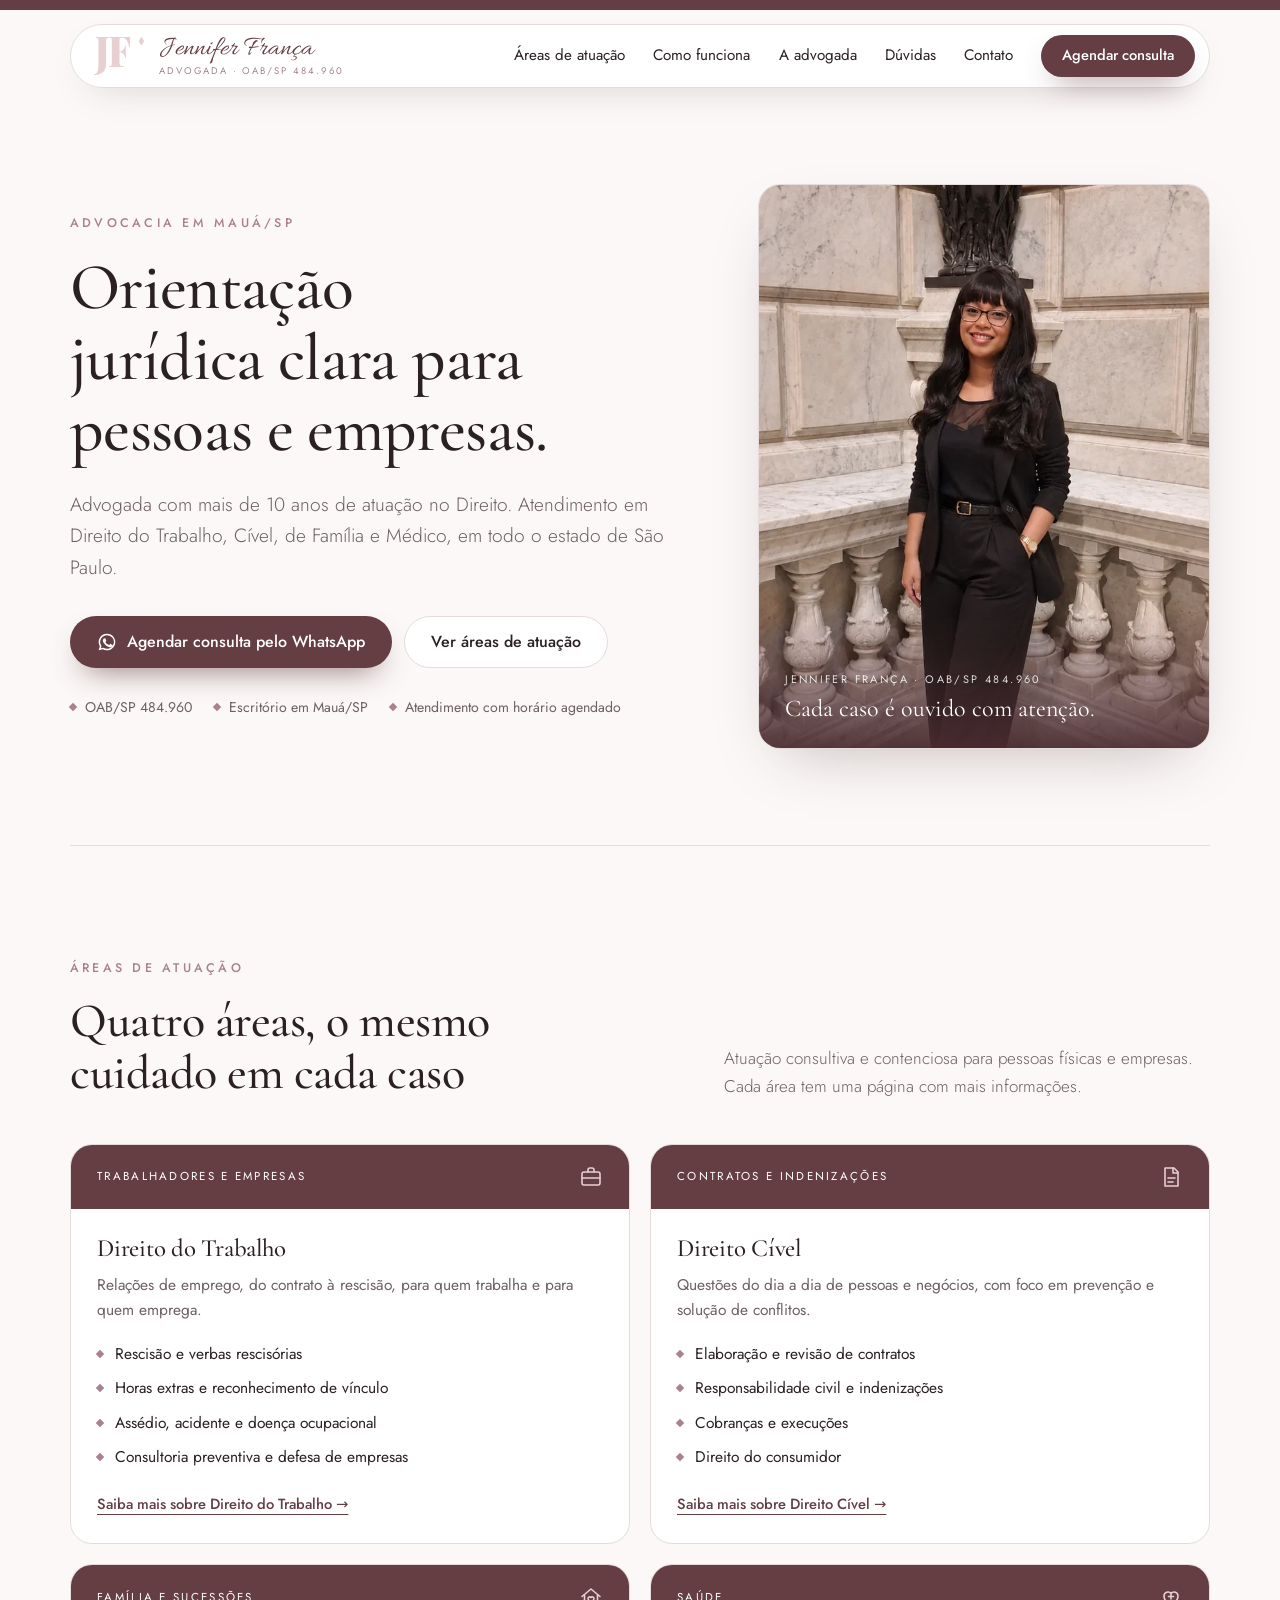
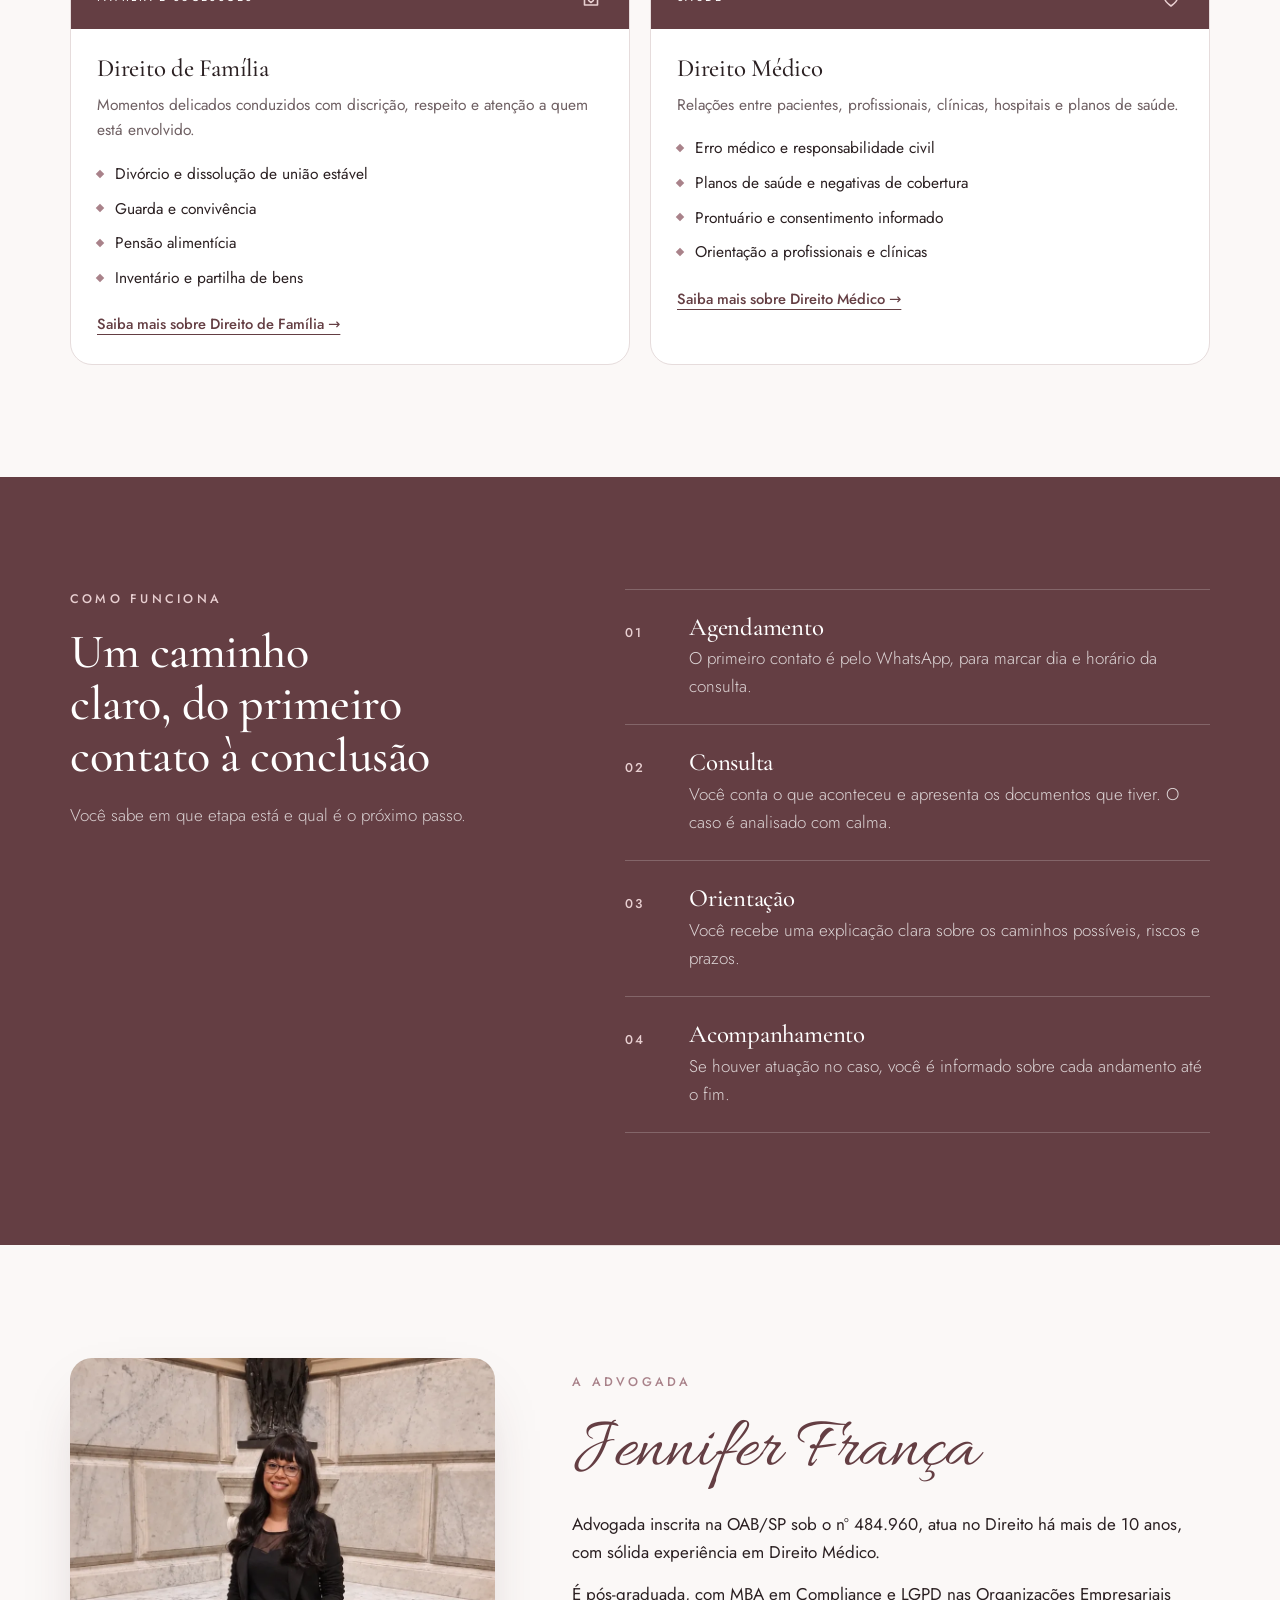
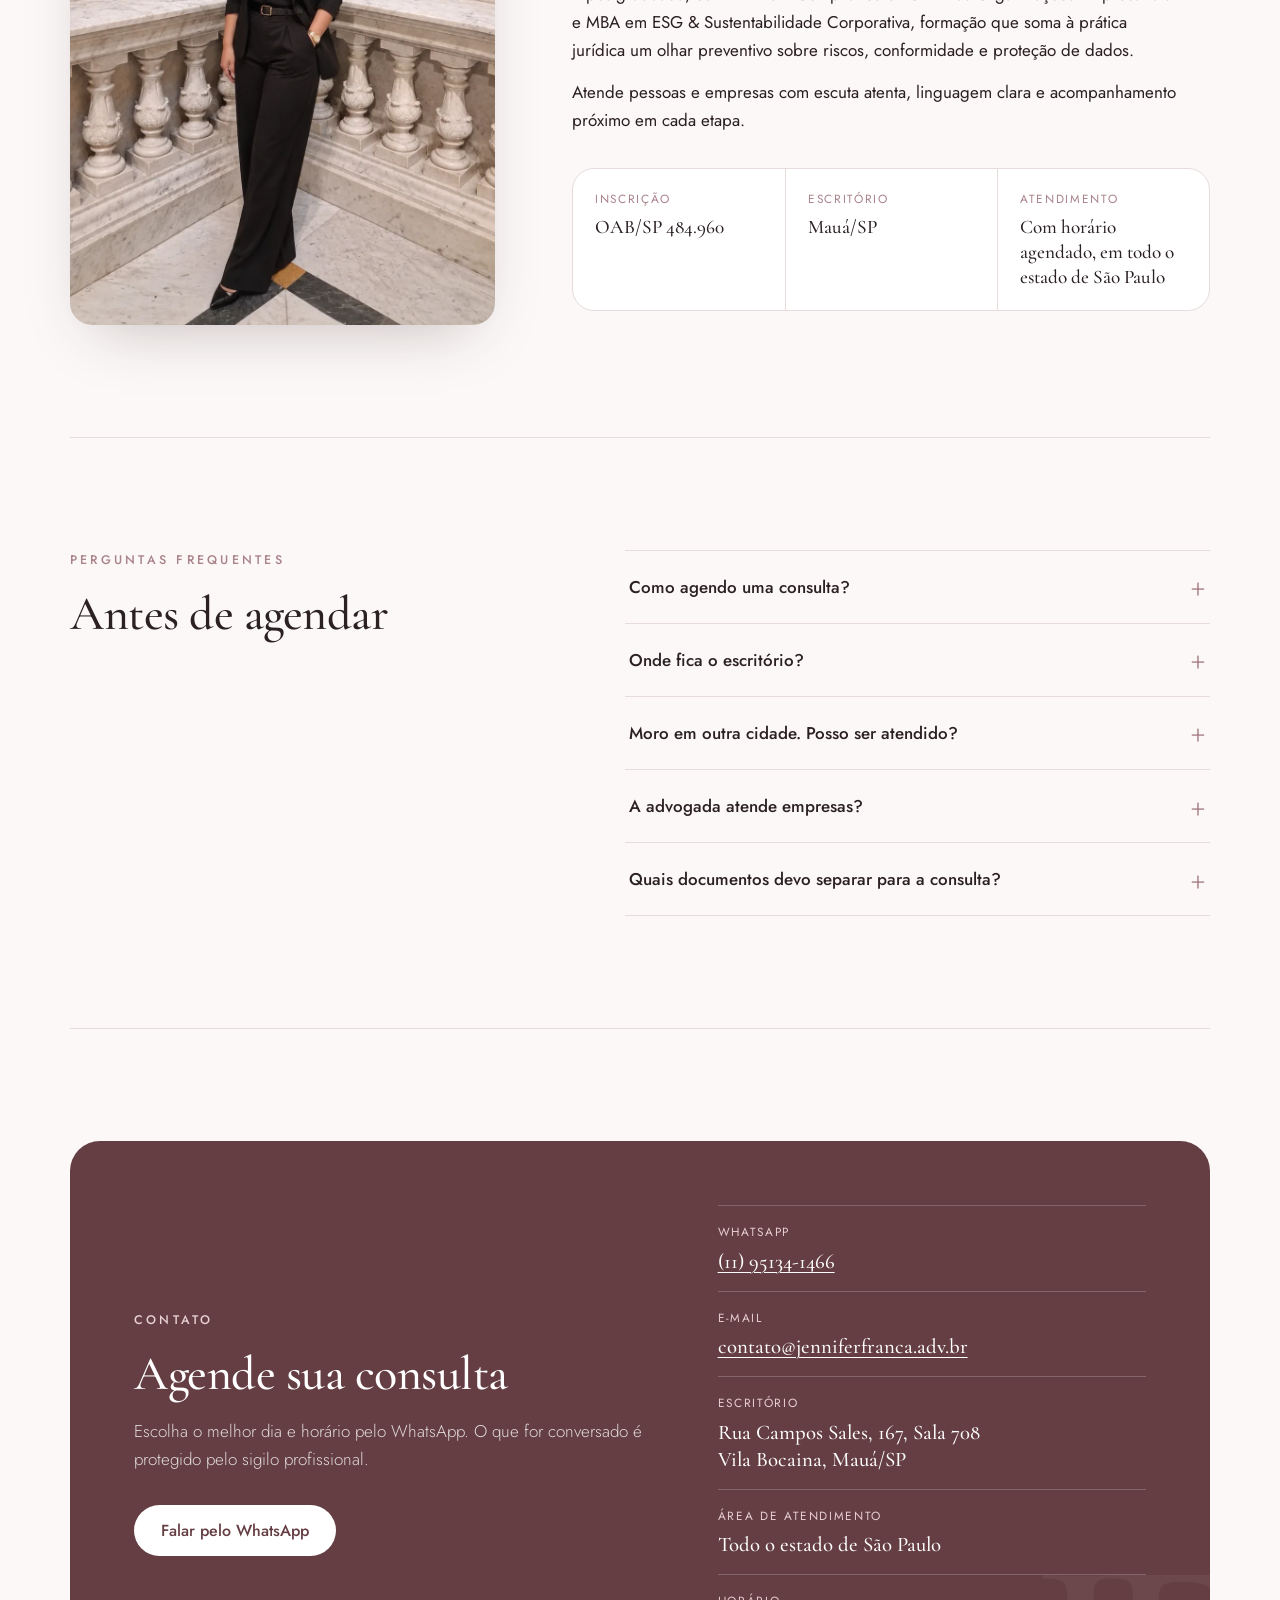
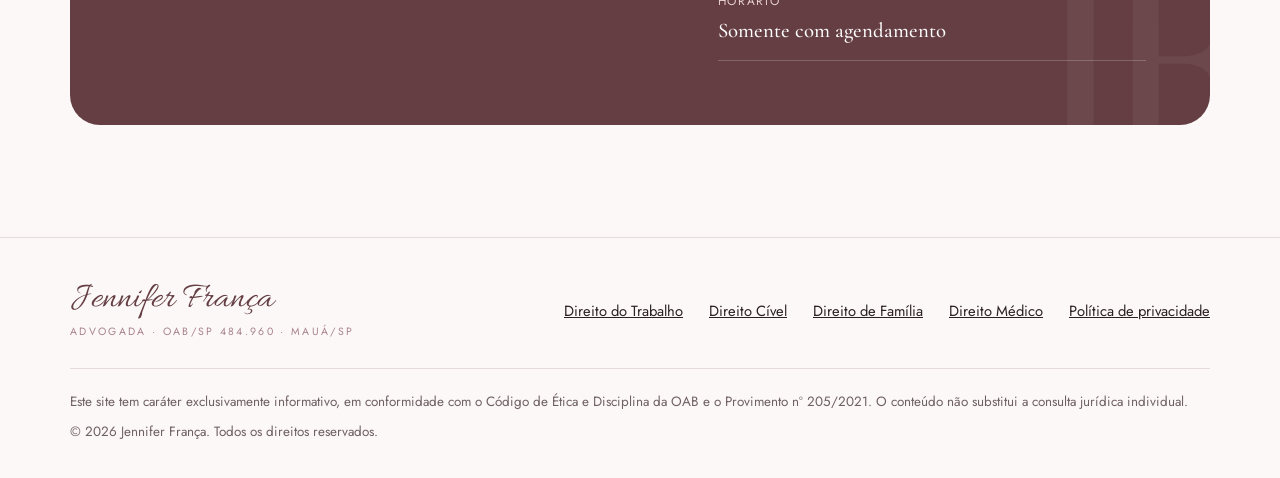
==== index.html @ 17c5855f "Site Jennifer França Advogada Co-Authored-By: Claude Fable 5.2 <noreply@anthropic.com> Claude-Sessio" ====
<!doctype html>
<html lang="pt-BR">
<head>
  <meta charset="utf-8">
  <meta name="viewport" content="width=device-width, initial-scale=1">
  <title>Advogada em Mauá/SP | Jennifer França | Trabalhista, Cível, Família e Médico</title>
  <meta name="description" content="Jennifer França, advogada em Mauá/SP (OAB/SP 484.960). Direito do Trabalho, Cível, de Família e Médico para pessoas e empresas, com atendimento agendado em todo o estado de São Paulo.">
  <meta name="robots" content="index, follow, max-image-preview:large">
  <meta name="theme-color" content="#643e43">
  <meta name="referrer" content="strict-origin-when-cross-origin">
  <meta name="geo.region" content="BR-SP">
  <meta name="geo.placename" content="Mauá">
  <!-- Reforço da política de segurança (a principal vai nos cabeçalhos HTTP, arquivo _headers) -->
  <meta http-equiv="Content-Security-Policy" content="default-src 'none'; script-src 'self'; style-src 'self'; font-src 'self'; img-src 'self' data:; manifest-src 'self'; base-uri 'none'; form-action 'none'">

  <meta property="og:type" content="website">
  <meta property="og:locale" content="pt_BR">
  <meta property="og:site_name" content="Jennifer França Advogada">
  <meta property="og:title" content="Advogada em Mauá/SP | Jennifer França">
  <meta property="og:description" content="Direito do Trabalho, Cível, de Família e Médico para pessoas e empresas. Atendimento agendado em todo o estado de São Paulo.">
  <meta name="twitter:card" content="summary_large_image">
  <!-- seo:start (bloco gerado por tools/build.js; não editar à mão) -->
  <link rel="canonical" href="https://jenniferfranca.adv.br/">
  <meta property="og:url" content="https://jenniferfranca.adv.br/">
  <meta property="og:image" content="https://jenniferfranca.adv.br/img/og.png">
  <meta property="og:image:width" content="1200">
  <meta property="og:image:height" content="630">
  <script type="application/ld+json">{"@context":"https://schema.org","@graph":[{"@type":["LegalService","Attorney"],"@id":"https://jenniferfranca.adv.br/#escritorio","url":"https://jenniferfranca.adv.br/","image":"https://jenniferfranca.adv.br/img/og.png","logo":"https://jenniferfranca.adv.br/img/og.png","name":"Jennifer França Advogada","description":"Advocacia em Direito do Trabalho, Cível, de Família e Médico para pessoas e empresas.","telephone":"+5511951341466","email":"contato@jenniferfranca.adv.br","address":{"@type":"PostalAddress","streetAddress":"Rua Campos Sales, 167, Sala 708, Vila Bocaina","addressLocality":"Mauá","addressRegion":"SP","addressCountry":"BR"},"areaServed":{"@type":"State","name":"São Paulo"},"knowsAbout":["Direito do Trabalho","Direito Civil","Direito de Família","Direito Médico","Erro médico","Compliance","LGPD"],"founder":{"@type":"Person","name":"Jennifer França","jobTitle":"Advogada","identifier":"OAB/SP 484.960"}},{"@type":"FAQPage","mainEntity":[{"@type":"Question","name":"Como agendo uma consulta?","acceptedAnswer":{"@type":"Answer","text":"Pelo WhatsApp. Você envia uma mensagem e combina o melhor dia e horário. Os detalhes do caso são conversados na própria consulta."}},{"@type":"Question","name":"Onde fica o escritório?","acceptedAnswer":{"@type":"Answer","text":"O escritório fica na Rua Campos Sales, 167, Sala 708, Vila Bocaina, Mauá/SP. O atendimento presencial acontece somente com horário agendado."}},{"@type":"Question","name":"Moro em outra cidade. Posso ser atendido?","acceptedAnswer":{"@type":"Answer","text":"Sim, desde que no estado de São Paulo. A consulta pode ser feita por videochamada, e os documentos podem ser enviados em formato digital."}},{"@type":"Question","name":"A advogada atende empresas?","acceptedAnswer":{"@type":"Answer","text":"Sim. O atendimento abrange pessoas físicas e empresas, tanto em consultoria preventiva quanto em processos."}},{"@type":"Question","name":"Quais documentos devo separar para a consulta?","acceptedAnswer":{"@type":"Answer","text":"Documentos pessoais e tudo o que estiver relacionado ao caso: contratos, comprovantes, notificações, mensagens e e-mails. Se não tiver tudo, não há problema: a consulta também serve para indicar o que será necessário."}}]}]}</script>
  <!-- seo:end -->

  <link rel="icon" href="img/favicon.svg" type="image/svg+xml">
  <link rel="preload" href="fonts/cormorant-garamond-latin-500-normal.woff2" as="font" type="font/woff2" crossorigin>
  <link rel="preload" href="fonts/jost-latin-400-normal.woff2" as="font" type="font/woff2" crossorigin>
  <link rel="stylesheet" href="css/style.css">
  <script src="js/main.js" defer></script>
</head>
<body>
  <a class="skip" href="#conteudo">Pular para o conteúdo</a>

  <div class="topband" aria-hidden="true"></div>

  <header class="nav-wrap">
    <nav class="nav" aria-label="Principal">
      <a class="brand" href="#topo" aria-label="Jennifer França Advogada, início">
        <img class="brand-mark" src="img/logo-mark.svg" alt="" width="250" height="184">
        <span class="brand-text">
          <span class="brand-name">Jennifer França</span>
          <span class="brand-sub">Advogada · OAB/SP 484.960</span>
        </span>
      </a>
      <button class="nav-toggle" type="button" aria-expanded="false" aria-controls="menu">
        <span class="sr-only">Abrir menu</span>
        <span class="bars" aria-hidden="true"></span>
      </button>
      <ul class="menu" id="menu">
        <li><a href="#areas">Áreas de atuação</a></li>
        <li><a href="#como-funciona">Como funciona</a></li>
        <li><a href="#sobre">A advogada</a></li>
        <li><a href="#duvidas">Dúvidas</a></li>
        <li><a href="#contato">Contato</a></li>
        <li><a class="btn btn-primary btn-sm js-whats" href="#contato">Agendar consulta</a></li>
      </ul>
    </nav>
  </header>

  <main id="conteudo">
    <!-- ============ INÍCIO ============ -->
    <section class="hero container" id="topo">
      <div class="hero-copy">
        <p class="eyebrow">Advocacia em Mauá/SP</p>
        <h1>Orientação jurídica clara para pessoas e empresas.</h1>
        <p class="lead">Advogada com mais de 10 anos de atuação no Direito. Atendimento em Direito do Trabalho, Cível, de Família e Médico, em todo o estado de São Paulo.</p>
        <div class="actions">
          <a class="btn btn-primary js-whats" href="#contato">
            <svg class="ico" viewBox="0 0 24 24" aria-hidden="true"><path d="M12 2a10 10 0 0 0-8.600 15.100L2 22l5-1.300A10 10 0 1 0 12 2Zm0 1.800a8.200 8.200 0 1 1-4.200 15.200l-.3-.2-2.900.8.8-2.800-.2-.3A8.200 8.200 0 0 1 12 3.800Zm-3.300 4c-.2 0-.5 0-.7.3-.3.3-1 1-1 2.300s1 2.700 1.200 2.900c.1.200 2 3.200 5 4.300 2.400.9 2.900.8 3.500.7.500-.1 1.700-.7 1.900-1.400.2-.6.2-1.200.2-1.300-.1-.2-.3-.2-.6-.4l-1.900-.9c-.3-.1-.5-.1-.7.2l-.8 1c-.2.2-.3.2-.6.1-.3-.2-1.200-.5-2.300-1.400-.9-.8-1.400-1.700-1.600-2-.2-.3 0-.4.1-.6l.4-.5.3-.5c.1-.2 0-.4 0-.5l-.9-2c-.2-.5-.4-.5-.5-.5h-.5Z"/></svg>
            Agendar consulta pelo WhatsApp
          </a>
          <a class="btn btn-ghost" href="#areas">Ver áreas de atuação</a>
        </div>
        <ul class="facts">
          <li>OAB/SP 484.960</li>
          <li>Escritório em Mauá/SP</li>
          <li>Atendimento com horário agendado</li>
        </ul>
      </div>

      <figure class="portrait">
        <img src="img/jennifer.webp" alt="Jennifer França, advogada em Mauá/SP" width="700" height="875" fetchpriority="high">
        <figcaption>
          <span class="cap-label">Jennifer França · OAB/SP 484.960</span>
          <span class="cap-text">Cada caso é ouvido com atenção.</span>
        </figcaption>
      </figure>
    </section>

    <!-- ============ ÁREAS ============ -->
    <section class="section container" id="areas">
      <div class="section-head">
        <div>
          <p class="eyebrow">Áreas de atuação</p>
          <h2>Quatro áreas, o mesmo cuidado em cada caso</h2>
        </div>
        <p class="aside">Atuação consultiva e contenciosa para pessoas físicas e empresas. Cada área tem uma página com mais informações.</p>
      </div>

      <div class="cards">
        <article class="card">
          <header><span>Trabalhadores e empresas</span>
            <svg class="ico" viewBox="0 0 24 24" aria-hidden="true"><rect x="3" y="7" width="18" height="13" rx="2"/><path d="M9 7V5a2 2 0 0 1 2-2h2a2 2 0 0 1 2 2v2M3 13h18"/></svg>
          </header>
          <div class="card-body">
            <h3><a href="direito-do-trabalho.html">Direito do Trabalho</a></h3>
            <p>Relações de emprego, do contrato à rescisão, para quem trabalha e para quem emprega.</p>
            <ul>
              <li>Rescisão e verbas rescisórias</li>
              <li>Horas extras e reconhecimento de vínculo</li>
              <li>Assédio, acidente e doença ocupacional</li>
              <li>Consultoria preventiva e defesa de empresas</li>
            </ul>
            <a class="more" href="direito-do-trabalho.html">Saiba mais sobre Direito do Trabalho</a>
          </div>
        </article>

        <article class="card">
          <header><span>Contratos e indenizações</span>
            <svg class="ico" viewBox="0 0 24 24" aria-hidden="true"><path d="M6 3h9l4 4v14H6z"/><path d="M14 3v5h5M9 13h7M9 17h5"/></svg>
          </header>
          <div class="card-body">
            <h3><a href="direito-civil.html">Direito Cível</a></h3>
            <p>Questões do dia a dia de pessoas e negócios, com foco em prevenção e solução de conflitos.</p>
            <ul>
              <li>Elaboração e revisão de contratos</li>
              <li>Responsabilidade civil e indenizações</li>
              <li>Cobranças e execuções</li>
              <li>Direito do consumidor</li>
            </ul>
            <a class="more" href="direito-civil.html">Saiba mais sobre Direito Cível</a>
          </div>
        </article>

        <article class="card">
          <header><span>Família e sucessões</span>
            <svg class="ico" viewBox="0 0 24 24" aria-hidden="true"><path d="M3 11.500 12 4l9 7.500"/><path d="M5.500 10v10h13V10"/><path d="M12 17.500s-3-1.800-3-4a1.700 1.700 0 0 1 3-1 1.700 1.700 0 0 1 3 1c0 2.200-3 4-3 4Z"/></svg>
          </header>
          <div class="card-body">
            <h3><a href="direito-de-familia.html">Direito de Família</a></h3>
            <p>Momentos delicados conduzidos com discrição, respeito e atenção a quem está envolvido.</p>
            <ul>
              <li>Divórcio e dissolução de união estável</li>
              <li>Guarda e convivência</li>
              <li>Pensão alimentícia</li>
              <li>Inventário e partilha de bens</li>
            </ul>
            <a class="more" href="direito-de-familia.html">Saiba mais sobre Direito de Família</a>
          </div>
        </article>

        <article class="card">
          <header><span>Saúde</span>
            <svg class="ico" viewBox="0 0 24 24" aria-hidden="true"><path d="M12 21s-7-4.500-7-10a4 4 0 0 1 7-2.600A4 4 0 0 1 19 11c0 5.500-7 10-7 10Z"/><path d="M12 9v5M9.500 11.500h5"/></svg>
          </header>
          <div class="card-body">
            <h3><a href="direito-medico.html">Direito Médico</a></h3>
            <p>Relações entre pacientes, profissionais, clínicas, hospitais e planos de saúde.</p>
            <ul>
              <li>Erro médico e responsabilidade civil</li>
              <li>Planos de saúde e negativas de cobertura</li>
              <li>Prontuário e consentimento informado</li>
              <li>Orientação a profissionais e clínicas</li>
            </ul>
            <a class="more" href="direito-medico.html">Saiba mais sobre Direito Médico</a>
          </div>
        </article>
      </div>
    </section>

    <!-- ============ COMO FUNCIONA ============ -->
    <section class="section section-dark" id="como-funciona">
      <div class="container split">
        <div>
          <p class="eyebrow">Como funciona</p>
          <h2>Um caminho claro, do primeiro contato à conclusão</h2>
          <p class="aside">Você sabe em que etapa está e qual é o próximo passo.</p>
        </div>
        <ol class="steps">
          <li><span class="num">01</span><div><h3>Agendamento</h3><p>O primeiro contato é pelo WhatsApp, para marcar dia e horário da consulta.</p></div></li>
          <li><span class="num">02</span><div><h3>Consulta</h3><p>Você conta o que aconteceu e apresenta os documentos que tiver. O caso é analisado com calma.</p></div></li>
          <li><span class="num">03</span><div><h3>Orientação</h3><p>Você recebe uma explicação clara sobre os caminhos possíveis, riscos e prazos.</p></div></li>
          <li><span class="num">04</span><div><h3>Acompanhamento</h3><p>Se houver atuação no caso, você é informado sobre cada andamento até o fim.</p></div></li>
        </ol>
      </div>
    </section>

    <!-- ============ SOBRE ============ -->
    <section class="section container about" id="sobre">
      <div class="about-photo">
        <img src="img/jennifer-corpo.webp" alt="Jennifer França, advogada inscrita na OAB/SP" width="900" height="1200" loading="lazy">
      </div>
      <div>
        <p class="eyebrow">A advogada</p>
        <h2 class="script-title">Jennifer França</h2>
        <p>Advogada inscrita na OAB/SP sob o nº 484.960, atua no Direito há mais de 10 anos, com sólida experiência em Direito Médico.</p>
        <p>É pós-graduada, com MBA em Compliance e LGPD nas Organizações Empresariais e MBA em ESG &amp; Sustentabilidade Corporativa, formação que soma à prática jurídica um olhar preventivo sobre riscos, conformidade e proteção de dados.</p>
        <p>Atende pessoas e empresas com escuta atenta, linguagem clara e acompanhamento próximo em cada etapa.</p>
        <dl class="info">
          <div><dt>Inscrição</dt><dd>OAB/SP 484.960</dd></div>
          <div><dt>Escritório</dt><dd>Mauá/SP</dd></div>
          <div><dt>Atendimento</dt><dd>Com horário agendado, em todo o estado de São Paulo</dd></div>
        </dl>
      </div>
    </section>

    <!-- ============ DÚVIDAS ============ -->
    <section class="section container split" id="duvidas">
      <div>
        <p class="eyebrow">Perguntas frequentes</p>
        <h2>Antes de agendar</h2>
      </div>
      <div class="faq">
        <details>
          <summary>Como agendo uma consulta?</summary>
          <p>Pelo WhatsApp. Você envia uma mensagem e combina o melhor dia e horário. Os detalhes do caso são conversados na própria consulta.</p>
        </details>
        <details>
          <summary>Onde fica o escritório?</summary>
          <p>O escritório fica na Rua Campos Sales, 167, Sala 708, Vila Bocaina, Mauá/SP. O atendimento presencial acontece somente com horário agendado.</p>
        </details>
        <details>
          <summary>Moro em outra cidade. Posso ser atendido?</summary>
          <p>Sim, desde que no estado de São Paulo. A consulta pode ser feita por videochamada, e os documentos podem ser enviados em formato digital.</p>
        </details>
        <details>
          <summary>A advogada atende empresas?</summary>
          <p>Sim. O atendimento abrange pessoas físicas e empresas, tanto em consultoria preventiva quanto em processos.</p>
        </details>
        <details>
          <summary>Quais documentos devo separar para a consulta?</summary>
          <p>Documentos pessoais e tudo o que estiver relacionado ao caso: contratos, comprovantes, notificações, mensagens e e-mails. Se não tiver tudo, não há problema: a consulta também serve para indicar o que será necessário.</p>
        </details>
      </div>
    </section>

    <!-- ============ CONTATO ============ -->
    <section class="section container" id="contato">
      <div class="contact">
        <div>
          <p class="eyebrow">Contato</p>
          <h2>Agende sua consulta</h2>
          <p>Escolha o melhor dia e horário pelo WhatsApp. O que for conversado é protegido pelo sigilo profissional.</p>
          <div class="actions">
            <a class="btn btn-light js-whats" href="#contato">Falar pelo WhatsApp</a>
          </div>
        </div>
        <dl class="contact-list">
          <div><dt>WhatsApp</dt><dd><a class="js-whats js-whats-label" href="#contato">(11) 95134-1466</a></dd></div>
          <div><dt>E-mail</dt><dd><a href="mailto:contato@jenniferfranca.adv.br">contato@jenniferfranca.adv.br</a></dd></div>
          <div><dt>Escritório</dt><dd><address>Rua Campos Sales, 167, Sala 708<br>Vila Bocaina, Mauá/SP</address></dd></div>
          <div><dt>Área de atendimento</dt><dd>Todo o estado de São Paulo</dd></div>
          <div><dt>Horário</dt><dd>Somente com agendamento</dd></div>
        </dl>
      </div>
    </section>
  </main>

  <footer class="footer">
    <div class="container footer-grid">
      <div>
        <p class="footer-sign">Jennifer França</p>
        <p class="footer-sub">Advogada · OAB/SP 484.960 · Mauá/SP</p>
      </div>
      <ul class="footer-links">
        <li><a href="direito-do-trabalho.html">Direito do Trabalho</a></li>
        <li><a href="direito-civil.html">Direito Cível</a></li>
        <li><a href="direito-de-familia.html">Direito de Família</a></li>
        <li><a href="direito-medico.html">Direito Médico</a></li>
        <li><a href="privacidade.html">Política de privacidade</a></li>
      </ul>
    </div>
    <div class="container footer-note">
      <p>Este site tem caráter exclusivamente informativo, em conformidade com o Código de Ética e Disciplina da OAB e o Provimento nº 205/2021. O conteúdo não substitui a consulta jurídica individual.</p>
      <p>© <span class="js-year">2026</span> Jennifer França. Todos os direitos reservados.</p>
    </div>
  </footer>
</body>
</html>
---- css/style.css ----
/* ==========================================================================
   Jennifer França · Advogada — folha de estilos
   Paleta e tipografia derivadas do papel timbrado usado nas petições.
   ========================================================================== */

@font-face { font-family: "Cormorant Garamond"; font-weight: 400; font-style: normal; font-display: swap; src: url("../fonts/cormorant-garamond-latin-400-normal.woff2") format("woff2"); }
@font-face { font-family: "Cormorant Garamond"; font-weight: 400; font-style: italic; font-display: swap; src: url("../fonts/cormorant-garamond-latin-400-italic.woff2") format("woff2"); }
@font-face { font-family: "Cormorant Garamond"; font-weight: 500; font-style: normal; font-display: swap; src: url("../fonts/cormorant-garamond-latin-500-normal.woff2") format("woff2"); }
@font-face { font-family: "Cormorant Garamond"; font-weight: 600; font-style: normal; font-display: swap; src: url("../fonts/cormorant-garamond-latin-600-normal.woff2") format("woff2"); }
@font-face { font-family: "Jost"; font-weight: 300; font-style: normal; font-display: swap; src: url("../fonts/jost-latin-300-normal.woff2") format("woff2"); }
@font-face { font-family: "Jost"; font-weight: 400; font-style: normal; font-display: swap; src: url("../fonts/jost-latin-400-normal.woff2") format("woff2"); }
@font-face { font-family: "Jost"; font-weight: 500; font-style: normal; font-display: swap; src: url("../fonts/jost-latin-500-normal.woff2") format("woff2"); }
@font-face { font-family: "Allura"; font-weight: 400; font-style: normal; font-display: swap; src: url("../fonts/allura-latin-400-normal.woff2") format("woff2"); }

:root {
  --wine: #643e43;        /* faixa do timbrado */
  --wine-deep: #4a2c31;
  --rose: #e8cfd1;        /* monograma JF */
  --rose-soft: #f5e9ea;
  --mauve: #a9828a;       /* "ADVOGADA - OAB/SP" */
  --paper: #fbf8f7;
  --white: #fff;
  --ink: #2b2022;
  --muted: #6f6063;
  --line: #e6dcdc;

  --serif: "Cormorant Garamond", Georgia, "Times New Roman", serif;
  --sans: "Jost", system-ui, -apple-system, "Segoe UI", Roboto, sans-serif;
  --script: "Allura", "Cormorant Garamond", cursive;

  --radius: 22px;
  --shadow: 0 24px 60px -28px rgba(74, 44, 49, .35);
  --gutter: clamp(16px, 5vw, 40px);
}

*, *::before, *::after { box-sizing: border-box; }
html { scroll-behavior: smooth; scroll-padding-top: 110px; -webkit-text-size-adjust: 100%; }
body { margin: 0; background: var(--paper); color: var(--ink); font: 400 1.0625rem/1.65 var(--sans); }
img, svg { max-width: 100%; display: block; }
a { color: inherit; }
h1, h2, h3, p, ul, ol, dl, dd, figure { margin: 0; }
ul, ol { padding: 0; list-style: none; }
h1, h2, h3 { font-family: var(--serif); font-weight: 500; line-height: 1.08; letter-spacing: -.01em; text-wrap: balance; }
h1 { font-size: clamp(2.5rem, 6vw, 4.1rem); }
h2 { font-size: clamp(2rem, 4.2vw, 3rem); }
h3 { font-size: 1.55rem; }
:focus-visible { outline: 2px solid var(--wine); outline-offset: 3px; border-radius: 4px; }

.container { width: min(1140px, 100% - 2 * var(--gutter)); margin-inline: auto; }
.sr-only { position: absolute; width: 1px; height: 1px; overflow: hidden; clip-path: inset(50%); white-space: nowrap; }
.skip { position: absolute; left: 12px; top: -60px; z-index: 100; background: var(--wine); color: #fff; padding: 10px 16px; border-radius: 8px; }
.skip:focus { top: 12px; }

.eyebrow { font-size: .78rem; font-weight: 500; letter-spacing: .26em; text-transform: uppercase; color: var(--mauve); margin-bottom: 18px; }
.ico { width: 20px; height: 20px; flex: none; fill: none; stroke: currentColor; stroke-width: 1.6; stroke-linecap: round; stroke-linejoin: round; }
.btn .ico { fill: currentColor; stroke: none; }

/* --- Faixa superior, como no timbrado --- */
.topband { height: 10px; background: var(--wine); }

/* --- Navegação --- */
.nav-wrap { position: sticky; top: 0; z-index: 50; padding: 14px var(--gutter) 0; }
.nav { width: min(1140px, 100%); margin-inline: auto; display: flex; align-items: center; justify-content: space-between; gap: 20px; background: rgba(255, 255, 255, .94); backdrop-filter: blur(10px); border: 1px solid var(--line); border-radius: 999px; padding: 10px 14px 10px 22px; box-shadow: 0 14px 40px -24px rgba(74, 44, 49, .4); }
.brand { display: flex; align-items: center; gap: 12px; text-decoration: none; }
.brand-mark { height: 40px; width: auto; }
.brand-text { display: grid; line-height: 1; }
.brand-name { font: 400 1.75rem/1 var(--script); color: var(--wine); }
.brand-sub { font-size: .6rem; letter-spacing: .2em; text-transform: uppercase; color: var(--mauve); margin-top: 3px; }
.menu { display: flex; align-items: center; gap: clamp(14px, 2.2vw, 30px); font-size: .95rem; }
.menu a:not(.btn) { text-decoration: none; padding: 6px 0; border-bottom: 1px solid transparent; transition: border-color .2s, color .2s; }
.menu a:not(.btn):hover { color: var(--wine); border-color: var(--wine); }
.nav-toggle { display: none; width: 44px; height: 44px; border: 1px solid var(--line); border-radius: 50%; background: var(--white); cursor: pointer; }
.bars, .bars::before, .bars::after { display: block; width: 18px; height: 1.5px; background: var(--wine); margin-inline: auto; transition: transform .2s; }
.bars { position: relative; }
.bars::before, .bars::after { content: ""; position: absolute; left: 0; }
.bars::before { top: -6px; } .bars::after { top: 6px; }

/* --- Botões --- */
.btn { display: inline-flex; align-items: center; justify-content: center; gap: 10px; padding: 15px 26px; border-radius: 999px; font: 500 1rem/1.2 var(--sans); text-decoration: none; border: 1px solid transparent; transition: background .2s, transform .2s, box-shadow .2s, border-color .2s; }
.btn:hover { transform: translateY(-1px); }
.btn-sm { padding: 11px 20px; font-size: .92rem; }
.btn-primary { background: var(--wine); color: #fff; box-shadow: 0 14px 30px -14px rgba(100, 62, 67, .8); }
.btn-primary:hover { background: var(--wine-deep); }
.btn-ghost { background: var(--white); border-color: var(--line); color: var(--ink); }
.btn-ghost:hover { border-color: var(--wine); }
.btn-light { background: var(--white); color: var(--wine); }

/* --- Início --- */
.hero { display: grid; grid-template-columns: 1.15fr .85fr; gap: clamp(32px, 6vw, 80px); align-items: center; padding-block: clamp(48px, 8vw, 96px); }
.lead { font-size: 1.2rem; font-weight: 300; color: var(--muted); max-width: 34em; margin-top: 24px; }
.actions { display: flex; flex-wrap: wrap; gap: 12px; margin-top: 32px; }
.facts { display: flex; flex-wrap: wrap; gap: 8px 22px; margin-top: 28px; font-size: .88rem; color: var(--muted); }
.facts li { display: flex; align-items: center; gap: 9px; }
.facts li::before, .card li::before { content: ""; width: 6px; height: 6px; background: var(--mauve); transform: rotate(45deg); flex: none; }

.portrait { position: relative; aspect-ratio: 4 / 5; border-radius: var(--radius); overflow: hidden; background: linear-gradient(170deg, var(--white) 30%, var(--rose-soft)); border: 1px solid var(--line); box-shadow: var(--shadow); }
.portrait > img { width: 100%; height: 100%; object-fit: cover; }
.portrait-art { position: absolute; inset: 0 0 18%; display: grid; place-items: center; padding: 8%; }
.portrait-art img { width: 100%; height: auto; }
.portrait figcaption { position: absolute; inset: auto 0 0; padding: 60px 26px 24px; background: linear-gradient(to top, rgba(74, 44, 49, .92), rgba(74, 44, 49, 0)); color: #fff; display: grid; gap: 6px; }
.cap-label { font-size: .68rem; letter-spacing: .22em; text-transform: uppercase; opacity: .85; }
.cap-text { font: 400 1.5rem/1.2 var(--serif); }

/* --- Seções --- */
.section { padding-block: clamp(64px, 9vw, 112px); }
.container.section { border-top: 1px solid var(--line); }
.section-head { display: grid; grid-template-columns: 1.1fr .9fr; gap: 24px 60px; align-items: end; margin-bottom: 44px; }
.aside { color: var(--muted); font-weight: 300; }
.split { display: grid; grid-template-columns: .9fr 1.1fr; gap: 40px clamp(32px, 6vw, 90px); align-items: start; }
.split .aside { margin-top: 18px; max-width: 26em; }

/* --- Cartões das áreas --- */
.cards { display: grid; grid-template-columns: repeat(2, 1fr); gap: 20px; }
.card { background: var(--white); border: 1px solid var(--line); border-radius: var(--radius); overflow: hidden; transition: transform .25s, box-shadow .25s; }
.card:hover { transform: translateY(-4px); box-shadow: var(--shadow); }
.card header { display: flex; align-items: center; justify-content: space-between; gap: 12px; background: var(--wine); color: #fff; padding: 20px 26px; font-size: .72rem; letter-spacing: .2em; text-transform: uppercase; }
.card header .ico { width: 24px; height: 24px; color: var(--rose); }
.card-body { padding: 26px; }
.card p { color: var(--muted); font-size: .97rem; margin-top: 10px; }
.card ul { margin-top: 18px; display: grid; gap: 9px; font-size: .97rem; }
.card li { display: flex; align-items: center; gap: 12px; }
.card h3 a { text-decoration: none; }
.card h3 a:hover { color: var(--wine); }
.more { display: inline-block; margin-top: 22px; font-size: .92rem; font-weight: 500; color: var(--wine); text-underline-offset: 5px; text-decoration-thickness: 1px; }
.more::after { content: " \2192"; }

/* --- Como funciona (fundo vinho) --- */
.section-dark { background: var(--wine); color: #fff; }
.section-dark .eyebrow { color: var(--rose); }
.section-dark .aside { color: rgba(255, 255, 255, .75); }
.steps li { display: grid; grid-template-columns: 56px 1fr; gap: 8px; padding-block: 24px; border-top: 1px solid rgba(255, 255, 255, .2); }
.steps li:last-child { border-bottom: 1px solid rgba(255, 255, 255, .2); }
.num { font-size: .8rem; font-weight: 500; letter-spacing: .14em; color: var(--rose); padding-top: 8px; }
.steps p { color: rgba(255, 255, 255, .78); font-weight: 300; margin-top: 4px; }

/* --- A advogada --- */
.about { display: grid; grid-template-columns: .8fr 1.2fr; gap: clamp(32px, 6vw, 90px); align-items: center; }
.about-mark { aspect-ratio: 1; border-radius: var(--radius); background: var(--white); border: 1px solid var(--line); display: grid; place-items: center; padding: 18%; }
.about-mark img { width: 100%; height: auto; }
.about-photo { border-radius: var(--radius); overflow: hidden; box-shadow: var(--shadow); }
.about-photo img { width: 100%; height: auto; }
.script-title { font: 400 clamp(3.2rem, 7vw, 4.6rem)/1.1 var(--script); color: var(--wine); letter-spacing: 0; margin-bottom: 18px; }
.about p + p { margin-top: 14px; }
.about p:not(.eyebrow) { max-width: 36em; }
.info { display: grid; grid-template-columns: repeat(3, 1fr); margin-top: 34px; background: var(--white); border: 1px solid var(--line); border-radius: var(--radius); }
.info > div { padding: 20px 22px; }
.info > div + div { border-left: 1px solid var(--line); }
address { font-style: normal; }
dt { font-size: .74rem; letter-spacing: .14em; text-transform: uppercase; color: var(--mauve); margin-bottom: 6px; }
.info dd { font: 500 1.2rem/1.3 var(--serif); }

/* --- Dúvidas --- */
.faq details { border-top: 1px solid var(--line); }
.faq details:last-child { border-bottom: 1px solid var(--line); }
.faq summary { display: flex; justify-content: space-between; align-items: center; gap: 20px; padding: 22px 4px; cursor: pointer; font-weight: 500; list-style: none; }
.faq summary::-webkit-details-marker { display: none; }
.faq summary::after { content: "+"; font: 300 1.7rem/1 var(--sans); color: var(--mauve); transition: transform .2s; }
.faq details[open] summary::after { transform: rotate(45deg); }
.faq details p { padding: 0 40px 24px 4px; color: var(--muted); }

/* --- Contato --- */
.contact { display: grid; grid-template-columns: 1.1fr .9fr; gap: 40px 60px; align-items: center; background: var(--wine); color: #fff; border-radius: calc(var(--radius) + 8px); padding: clamp(28px, 5vw, 64px); position: relative; overflow: hidden; }
.contact::after { content: "JF"; position: absolute; right: -10px; bottom: -70px; font: 600 17rem/1 var(--serif); letter-spacing: -.08em; color: rgba(255, 255, 255, .05); pointer-events: none; }
.contact .eyebrow { color: var(--rose); }
.contact p:not(.eyebrow) { margin-top: 16px; color: rgba(255, 255, 255, .8); font-weight: 300; max-width: 30em; }
.contact-list { position: relative; z-index: 1; display: grid; }
.contact-list > div { padding-block: 16px; border-top: 1px solid rgba(255, 255, 255, .2); }
.contact-list > div:last-child { border-bottom: 1px solid rgba(255, 255, 255, .2); }
.contact-list dt { color: var(--rose); }
.contact-list dd { font: 500 1.3rem/1.3 var(--serif); overflow-wrap: anywhere; }
.contact-list a { text-decoration-thickness: 1px; text-underline-offset: 4px; }

/* --- Rodapé --- */
.footer { border-top: 1px solid var(--line); padding-block: 44px 34px; font-size: .92rem; }
.footer-grid { display: flex; flex-wrap: wrap; justify-content: space-between; align-items: center; gap: 20px; }
.footer-sign { font: 400 2.3rem/1 var(--script); color: var(--wine); }
.footer-sub { font-size: .66rem; letter-spacing: .22em; text-transform: uppercase; color: var(--mauve); margin-top: 4px; }
.footer-links { display: flex; flex-wrap: wrap; gap: 10px 26px; }
.footer-note { margin-top: 28px; padding-top: 22px; border-top: 1px solid var(--line); color: var(--muted); font-size: .84rem; display: grid; gap: 8px; }

/* --- Páginas das áreas --- */
.page-hero { padding-block: clamp(36px, 6vw, 72px) clamp(48px, 7vw, 88px); }
.page-hero h1 { max-width: 16em; }
.crumbs { display: flex; flex-wrap: wrap; gap: 8px; font-size: .86rem; color: var(--muted); margin-bottom: 36px; }
.crumbs a { text-underline-offset: 4px; text-decoration-thickness: 1px; }
.topics { display: grid; grid-template-columns: repeat(3, 1fr); gap: 20px; }
.topic { background: var(--white); border: 1px solid var(--line); border-radius: var(--radius); padding: 26px; border-top: 3px solid var(--wine); }
.topic p { color: var(--muted); font-size: .97rem; margin-top: 10px; }
.other-areas { display: flex; flex-wrap: wrap; gap: 12px; }
.other-areas a { display: inline-block; padding: 12px 22px; border: 1px solid var(--line); border-radius: 999px; background: var(--white); text-decoration: none; font: 500 1.25rem/1.2 var(--serif); transition: border-color .2s, color .2s; }
.other-areas a:hover { border-color: var(--wine); color: var(--wine); }

/* --- Página de texto (privacidade) --- */
.prose { max-width: 760px; padding-block: clamp(40px, 7vw, 80px); }
.prose h1 { font-size: clamp(2.2rem, 5vw, 3.2rem); margin-bottom: 12px; }
.prose h2 { font-size: 1.7rem; margin: 40px 0 10px; }
.prose p + p { margin-top: 12px; }
.prose ul { list-style: disc; padding-left: 22px; margin-top: 10px; display: grid; gap: 6px; }

/* --- Responsivo --- */
@media (max-width: 980px) {
  .topics { grid-template-columns: repeat(2, 1fr); }
  .nav-toggle { display: block; }
  .nav { border-radius: 28px; flex-wrap: wrap; }
  .menu { display: none; width: 100%; flex-direction: column; align-items: stretch; gap: 0; padding: 8px 6px 10px; }
  .menu.open { display: flex; }
  .menu a:not(.btn) { display: block; padding: 13px 4px; border-bottom: 1px solid var(--line); }
  .menu .btn { margin-top: 14px; width: 100%; }
  .nav-toggle[aria-expanded="true"] .bars { background: transparent; }
  .nav-toggle[aria-expanded="true"] .bars::before { transform: translateY(6px) rotate(45deg); }
  .nav-toggle[aria-expanded="true"] .bars::after { transform: translateY(-6px) rotate(-45deg); }
}
@media (max-width: 820px) {
  .hero, .section-head, .split, .about, .contact, .cards { grid-template-columns: 1fr; }
  .portrait { max-width: 440px; width: 100%; margin-inline: auto; }
  .about-mark { max-width: 260px; }
  .about-photo { max-width: 440px; }
  .info { grid-template-columns: 1fr; }
  .info > div + div { border-left: 0; border-top: 1px solid var(--line); }
}
@media (max-width: 620px) {
  .topics { grid-template-columns: 1fr; }
  .actions .btn { width: 100%; }
  .brand-name { font-size: 1.5rem; }
  .brand-sub { font-size: .52rem; letter-spacing: .14em; }
}
@media (prefers-reduced-motion: reduce) {
  html { scroll-behavior: auto; }
  *, *::before, *::after { transition: none !important; }
}
@media print {
  .nav-wrap, .actions, .nav-toggle { display: none; }
  .section-dark, .contact { background: none; color: var(--ink); }
}
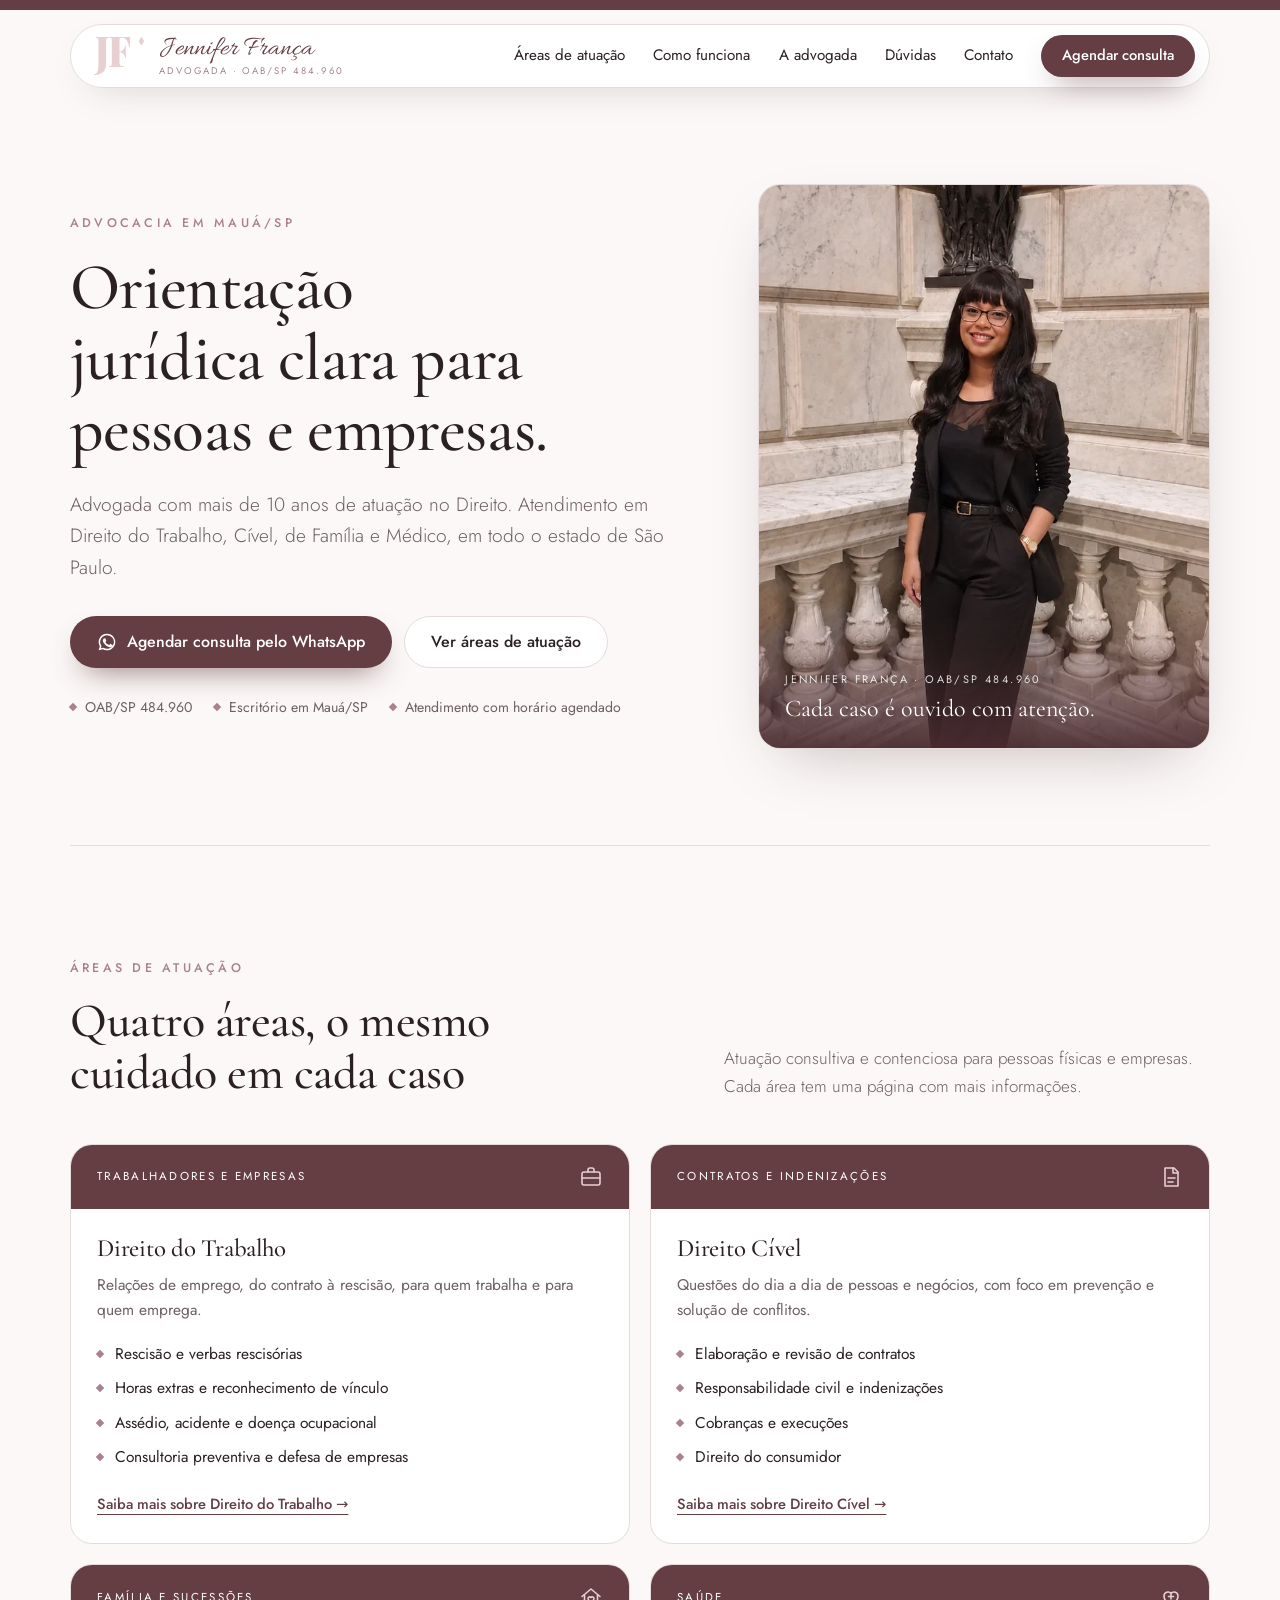
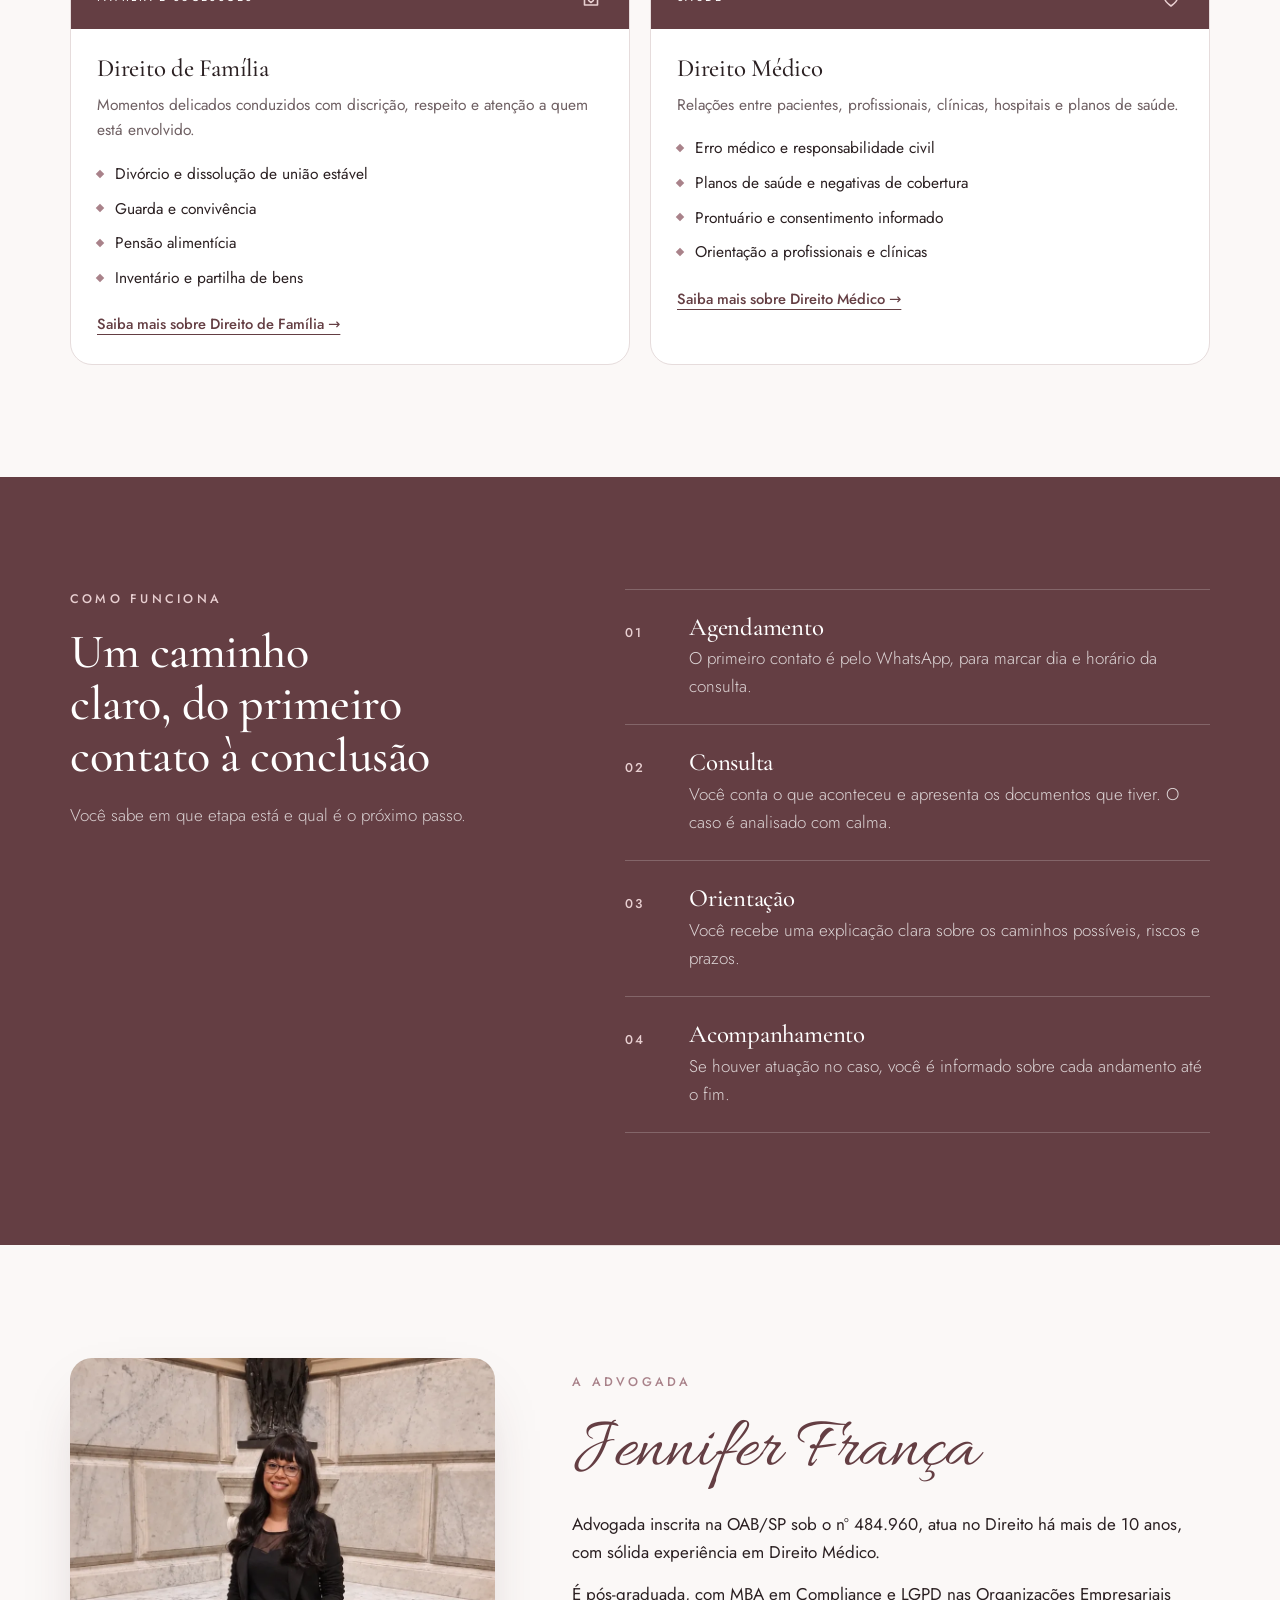
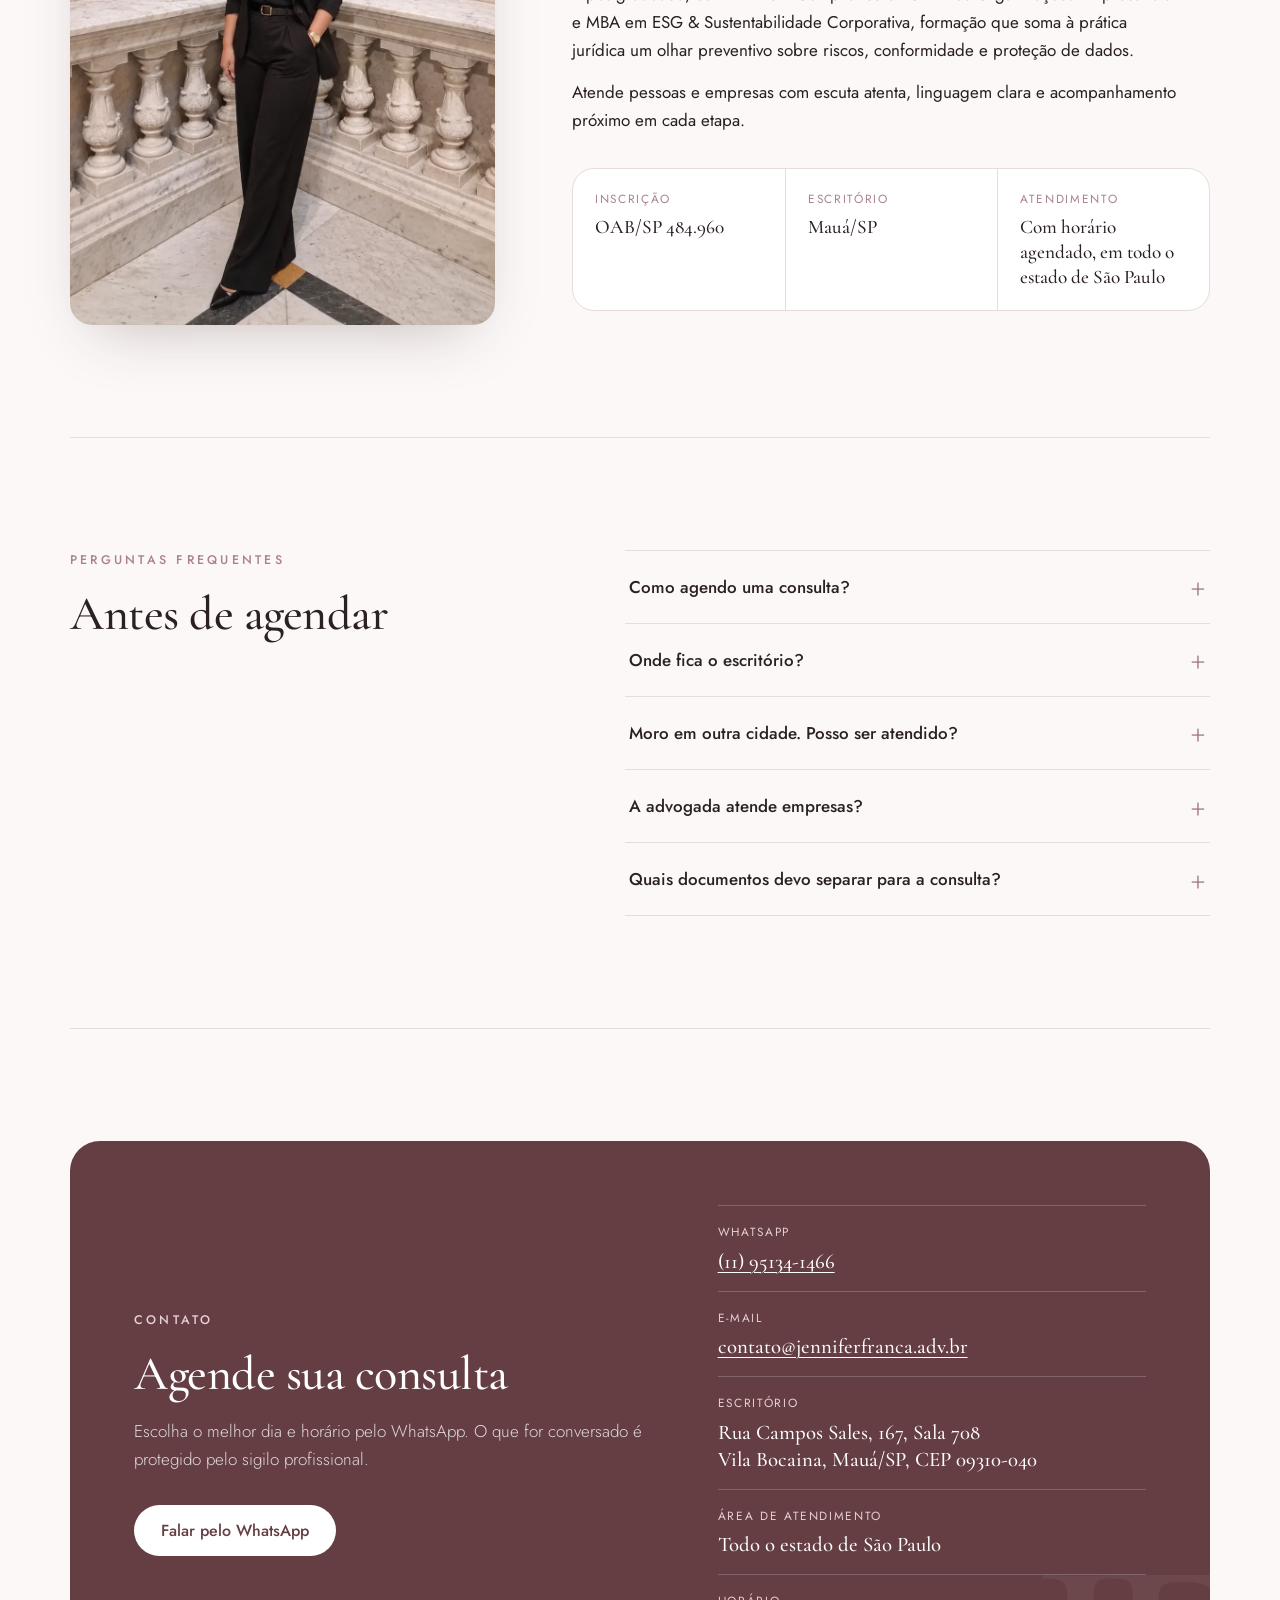
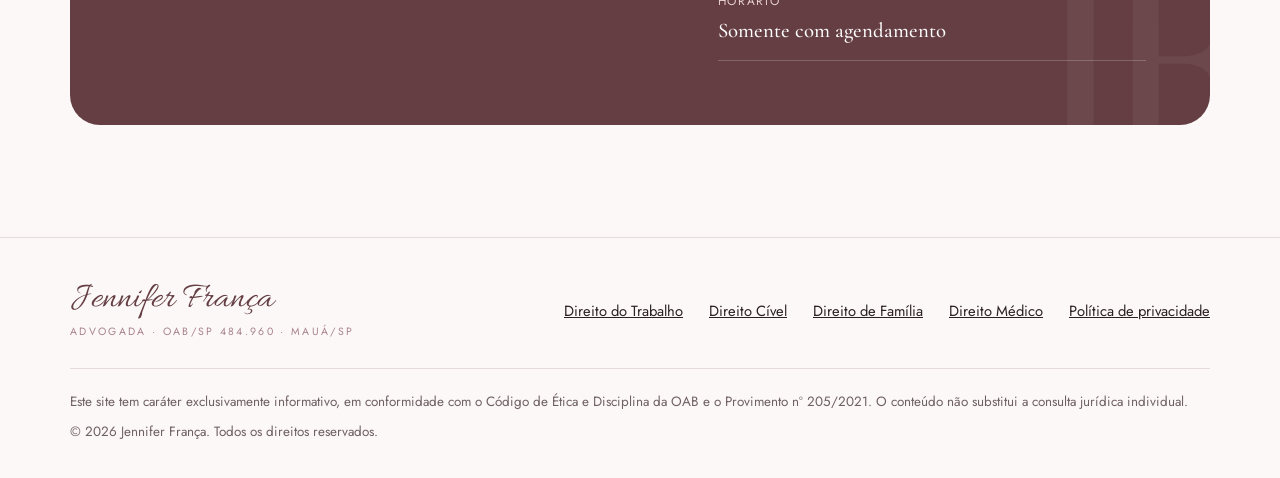
==== commit 60fda2e1: "Inclui CEP e alinha nome dos dados estruturados ao perfil do Google Co-Authored-By: Claude Fable 5.2" ====
--- a/index.html
+++ b/index.html
@@ -25,7 +25,7 @@
   <meta property="og:image" content="https://jenniferfranca.adv.br/img/og.png">
   <meta property="og:image:width" content="1200">
   <meta property="og:image:height" content="630">
-  <script type="application/ld+json">{"@context":"https://schema.org","@graph":[{"@type":["LegalService","Attorney"],"@id":"https://jenniferfranca.adv.br/#escritorio","url":"https://jenniferfranca.adv.br/","image":"https://jenniferfranca.adv.br/img/og.png","logo":"https://jenniferfranca.adv.br/img/og.png","name":"Jennifer França Advogada","description":"Advocacia em Direito do Trabalho, Cível, de Família e Médico para pessoas e empresas.","telephone":"+5511951341466","email":"contato@jenniferfranca.adv.br","address":{"@type":"PostalAddress","streetAddress":"Rua Campos Sales, 167, Sala 708, Vila Bocaina","addressLocality":"Mauá","addressRegion":"SP","addressCountry":"BR"},"areaServed":{"@type":"State","name":"São Paulo"},"knowsAbout":["Direito do Trabalho","Direito Civil","Direito de Família","Direito Médico","Erro médico","Compliance","LGPD"],"founder":{"@type":"Person","name":"Jennifer França","jobTitle":"Advogada","identifier":"OAB/SP 484.960"}},{"@type":"FAQPage","mainEntity":[{"@type":"Question","name":"Como agendo uma consulta?","acceptedAnswer":{"@type":"Answer","text":"Pelo WhatsApp. Você envia uma mensagem e combina o melhor dia e horário. Os detalhes do caso são conversados na própria consulta."}},{"@type":"Question","name":"Onde fica o escritório?","acceptedAnswer":{"@type":"Answer","text":"O escritório fica na Rua Campos Sales, 167, Sala 708, Vila Bocaina, Mauá/SP. O atendimento presencial acontece somente com horário agendado."}},{"@type":"Question","name":"Moro em outra cidade. Posso ser atendido?","acceptedAnswer":{"@type":"Answer","text":"Sim, desde que no estado de São Paulo. A consulta pode ser feita por videochamada, e os documentos podem ser enviados em formato digital."}},{"@type":"Question","name":"A advogada atende empresas?","acceptedAnswer":{"@type":"Answer","text":"Sim. O atendimento abrange pessoas físicas e empresas, tanto em consultoria preventiva quanto em processos."}},{"@type":"Question","name":"Quais documentos devo separar para a consulta?","acceptedAnswer":{"@type":"Answer","text":"Documentos pessoais e tudo o que estiver relacionado ao caso: contratos, comprovantes, notificações, mensagens e e-mails. Se não tiver tudo, não há problema: a consulta também serve para indicar o que será necessário."}}]}]}</script>
+  <script type="application/ld+json">{"@context":"https://schema.org","@graph":[{"@type":["LegalService","Attorney"],"@id":"https://jenniferfranca.adv.br/#escritorio","url":"https://jenniferfranca.adv.br/","image":"https://jenniferfranca.adv.br/img/og.png","logo":"https://jenniferfranca.adv.br/img/og.png","name":"Dra. Jennifer França Advogada","description":"Advocacia em Direito do Trabalho, Cível, de Família e Médico para pessoas e empresas.","telephone":"+5511951341466","email":"contato@jenniferfranca.adv.br","address":{"@type":"PostalAddress","streetAddress":"Rua Campos Sales, 167, Sala 708, Vila Bocaina","addressLocality":"Mauá","addressRegion":"SP","postalCode":"09310-040","addressCountry":"BR"},"areaServed":{"@type":"State","name":"São Paulo"},"knowsAbout":["Direito do Trabalho","Direito Civil","Direito de Família","Direito Médico","Erro médico","Compliance","LGPD"],"founder":{"@type":"Person","name":"Jennifer França","jobTitle":"Advogada","identifier":"OAB/SP 484.960"}},{"@type":"FAQPage","mainEntity":[{"@type":"Question","name":"Como agendo uma consulta?","acceptedAnswer":{"@type":"Answer","text":"Pelo WhatsApp. Você envia uma mensagem e combina o melhor dia e horário. Os detalhes do caso são conversados na própria consulta."}},{"@type":"Question","name":"Onde fica o escritório?","acceptedAnswer":{"@type":"Answer","text":"O escritório fica na Rua Campos Sales, 167, Sala 708, Vila Bocaina, Mauá/SP. O atendimento presencial acontece somente com horário agendado."}},{"@type":"Question","name":"Moro em outra cidade. Posso ser atendido?","acceptedAnswer":{"@type":"Answer","text":"Sim, desde que no estado de São Paulo. A consulta pode ser feita por videochamada, e os documentos podem ser enviados em formato digital."}},{"@type":"Question","name":"A advogada atende empresas?","acceptedAnswer":{"@type":"Answer","text":"Sim. O atendimento abrange pessoas físicas e empresas, tanto em consultoria preventiva quanto em processos."}},{"@type":"Question","name":"Quais documentos devo separar para a consulta?","acceptedAnswer":{"@type":"Answer","text":"Documentos pessoais e tudo o que estiver relacionado ao caso: contratos, comprovantes, notificações, mensagens e e-mails. Se não tiver tudo, não há problema: a consulta também serve para indicar o que será necessário."}}]}]}</script>
   <!-- seo:end -->
 
   <link rel="icon" href="img/favicon.svg" type="image/svg+xml">
@@ -254,7 +254,7 @@
         <dl class="contact-list">
           <div><dt>WhatsApp</dt><dd><a class="js-whats js-whats-label" href="#contato">(11) 95134-1466</a></dd></div>
           <div><dt>E-mail</dt><dd><a href="mailto:contato@jenniferfranca.adv.br">contato@jenniferfranca.adv.br</a></dd></div>
-          <div><dt>Escritório</dt><dd><address>Rua Campos Sales, 167, Sala 708<br>Vila Bocaina, Mauá/SP</address></dd></div>
+          <div><dt>Escritório</dt><dd><address>Rua Campos Sales, 167, Sala 708<br>Vila Bocaina, Mauá/SP, CEP 09310-040</address></dd></div>
           <div><dt>Área de atendimento</dt><dd>Todo o estado de São Paulo</dd></div>
           <div><dt>Horário</dt><dd>Somente com agendamento</dd></div>
         </dl>
